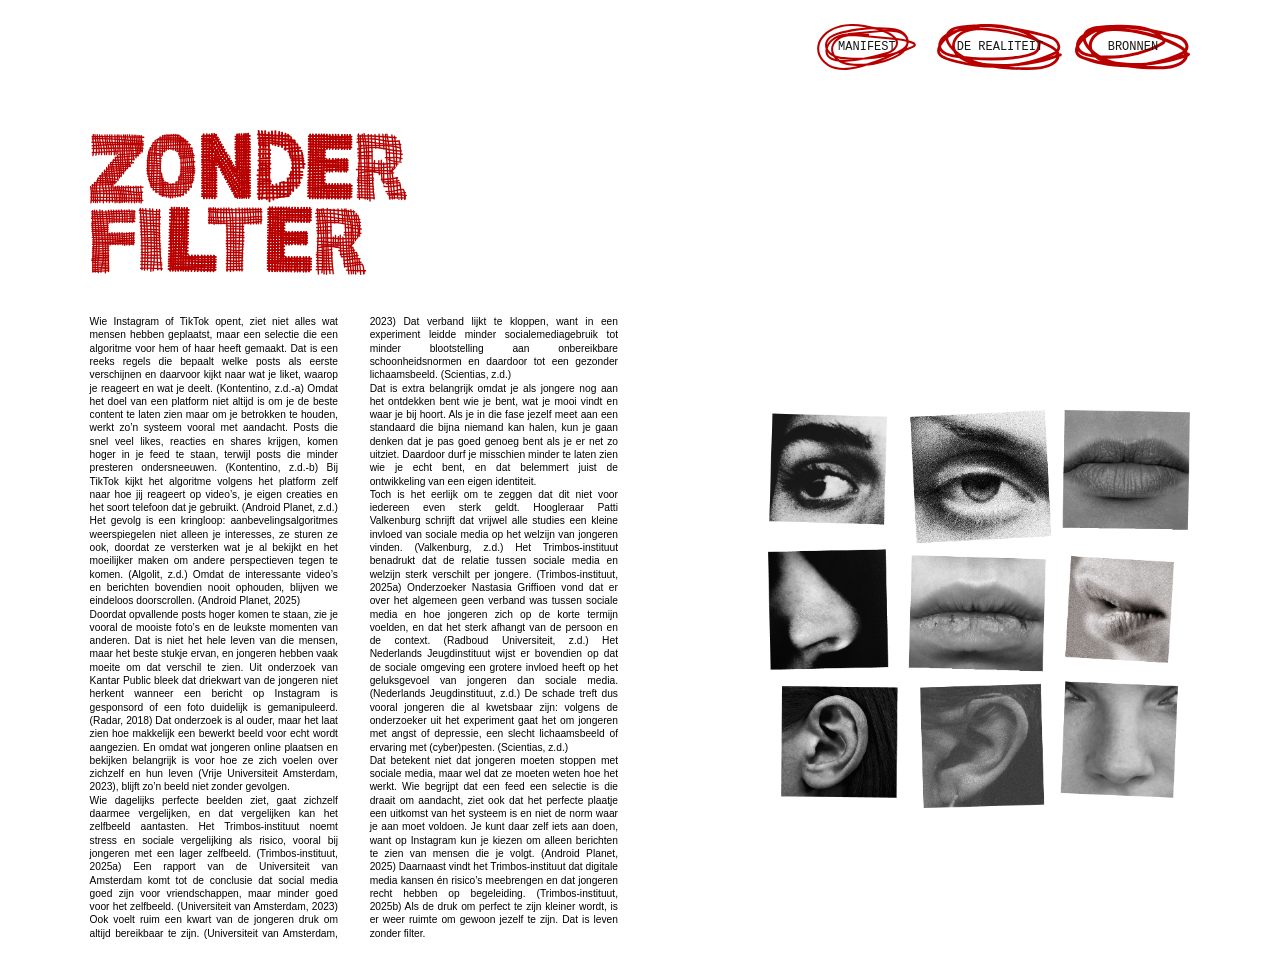
==== zonderfilter.html @ 4269dad4 "Add files via upload" ====
<meta charset="UTF-8">
    <meta name="viewport" content="width=device-width, initial-scale=1.0">
    <title>De realiteit – Zonder filter</title>
    <link rel="stylesheet" href="style.css">
</head>
<body class="home-page">
 
   
   <div class="menubalk">
    <nav class="knoppen">
        <a href="index.html#manifest" class="knop knop-manifest">MANIFEST</a>
        <a href="zonderfilter.html" class="knop knop-realiteit">DE REALITEIT</a>
        <a href="bronnen.html" class="knop knop-bronnen">BRONNEN</a>
    </nav>
</div>
 
    <main class="realiteit-layout">
 
        <!-- Links: titel + twee kolommen tekst -->
        <section class="realiteit-links">
            <img class="realiteit-titel" src="image/Zonderfilter.svg" alt="Zonder filter">
 
            <div class="realiteit-tekst">
                <p>Wie Instagram of TikTok opent, ziet niet alles wat mensen hebben geplaatst, maar een selectie die een algoritme voor hem of haar heeft gemaakt. Dat is een reeks regels die bepaalt welke posts als eerste verschijnen en daarvoor kijkt naar wat je liket, waarop je reageert en wat je deelt. (Kontentino, z.d.-a) Omdat het doel van een platform niet altijd is om je de beste content te laten zien maar om je betrokken te houden, werkt zo’n systeem vooral met aandacht. Posts die snel veel likes, reacties en shares krijgen, komen hoger in je feed te staan, terwijl posts die minder presteren ondersneeuwen. (Kontentino, z.d.-b) Bij TikTok kijkt het algoritme volgens het platform zelf naar hoe jij reageert op video’s, je eigen creaties en het soort telefoon dat je gebruikt. (Android Planet, z.d.) Het gevolg is een kringloop: aanbevelingsalgoritmes weerspiegelen niet alleen je interesses, ze sturen ze ook, doordat ze versterken wat je al bekijkt en het moeilijker maken om andere perspectieven tegen te komen. (Algolit, z.d.) Omdat de interessante video’s en berichten bovendien nooit ophouden, blijven we eindeloos doorscrollen. (Android Planet, 2025)</p>
 
                <p>Doordat opvallende posts hoger komen te staan, zie je vooral de mooiste foto’s en de leukste momenten van anderen. Dat is niet het hele leven van die mensen, maar het beste stukje ervan, en jongeren hebben vaak moeite om dat verschil te zien. Uit onderzoek van Kantar Public bleek dat driekwart van de jongeren niet herkent wanneer een bericht op Instagram is gesponsord of een foto duidelijk is gemanipuleerd. (Radar, 2018) Dat onderzoek is al ouder, maar het laat zien hoe makkelijk een bewerkt beeld voor echt wordt aangezien. En omdat wat jongeren online plaatsen en bekijken belangrijk is voor hoe ze zich voelen over zichzelf en hun leven (Vrije Universiteit Amsterdam, 2023), blijft zo’n beeld niet zonder gevolgen.</p>
 
                <p>Wie dagelijks perfecte beelden ziet, gaat zichzelf daarmee vergelijken, en dat vergelijken kan het zelfbeeld aantasten. Het Trimbos-instituut noemt stress en sociale vergelijking als risico, vooral bij jongeren met een lager zelfbeeld. (Trimbos-instituut, 2025a) Een rapport van de Universiteit van Amsterdam komt tot de conclusie dat social media goed zijn voor vriendschappen, maar minder goed voor het zelfbeeld. (Universiteit van Amsterdam, 2023) Ook voelt ruim een kwart van de jongeren druk om altijd bereikbaar te zijn. (Universiteit van Amsterdam, 2023) Dat verband lijkt te kloppen, want in een experiment leidde minder socialemediagebruik tot minder blootstelling aan onbereikbare schoonheidsnormen en daardoor tot een gezonder lichaamsbeeld. (Scientias, z.d.)</p>
 
                <p>Dat is extra belangrijk omdat je als jongere nog aan het ontdekken bent wie je bent, wat je mooi vindt en waar je bij hoort. Als je in die fase jezelf meet aan een standaard die bijna niemand kan halen, kun je gaan denken dat je pas goed genoeg bent als je er net zo uitziet. Daardoor durf je misschien minder te laten zien wie je echt bent, en dat belemmert juist de ontwikkeling van een eigen identiteit.</p>
 
                <p>Toch is het eerlijk om te zeggen dat dit niet voor iedereen even sterk geldt. Hoogleraar Patti Valkenburg schrijft dat vrijwel alle studies een kleine invloed van sociale media op het welzijn van jongeren vinden. (Valkenburg, z.d.) Het Trimbos-instituut benadrukt dat de relatie tussen sociale media en welzijn sterk verschilt per jongere. (Trimbos-instituut, 2025a) Onderzoeker Nastasia Griffioen vond dat er over het algemeen geen verband was tussen sociale media en hoe jongeren zich op de korte termijn voelden, en dat het sterk afhangt van de persoon en de context. (Radboud Universiteit, z.d.) Het Nederlands Jeugdinstituut wijst er bovendien op dat de sociale omgeving een grotere invloed heeft op het geluksgevoel van jongeren dan sociale media. (Nederlands Jeugdinstituut, z.d.) De schade treft dus vooral jongeren die al kwetsbaar zijn: volgens de onderzoeker uit het experiment gaat het om jongeren met angst of depressie, een slecht lichaamsbeeld of ervaring met (cyber)pesten. (Scientias, z.d.)</p>
 
                <p>Dat betekent niet dat jongeren moeten stoppen met sociale media, maar wel dat ze moeten weten hoe het werkt. Wie begrijpt dat een feed een selectie is die draait om aandacht, ziet ook dat het perfecte plaatje een uitkomst van het systeem is en niet de norm waar je aan moet voldoen. Je kunt daar zelf iets aan doen, want op Instagram kun je kiezen om alleen berichten te zien van mensen die je volgt. (Android Planet, 2025) Daarnaast vindt het Trimbos-instituut dat digitale media kansen én risico’s meebrengen en dat jongeren recht hebben op begeleiding. (Trimbos-instituut, 2025b) Als de druk om perfect te zijn kleiner wordt, is er weer ruimte om gewoon jezelf te zijn. Dat is leven zonder filter.</p>
 
            </div>
        </section>
 
        <!-- Rechts: de foto's (één afbeelding uit Illustrator) -->
        <img class="info-foto" src="image/info-foto.png" alt="Collage van ogen, lippen, neus en oren">
 
    </main>
 
</body>
</html>
---- style.css ----
.home-page {
    margin: 0;
    background: #f8f7f4;
}

.home-layout {
    position: relative;
    display: grid;

    grid-template-columns: 2fr 3fr;
    column-gap: 4%;
    align-items: center;
    align-content: center;
    justify-content: center;

    width: 100%;
    max-width: 1500px;
    min-height: 100vh;
    box-sizing: border-box;

    margin: 0 auto;
    padding: 70px 7% 40px;
    background: #fff;
}

.home-image {
    display: block;
    width: 100%;
    height: auto;
    object-fit: contain;
}

.home-image-left {
    grid-column: 1;
    grid-row: 1;
    width: 100%;
    justify-self: center; 
}

.home-image-right {
    grid-column: 2;
    grid-row: 1;
    width: 100%;
    justify-self: center;
}

.knoppen {
    position: absolute;
    top: 24px;                     
    right: 7%;                    
    z-index: 5;
    display: flex;
    align-items: center;
    gap: 8px;                     
}

.knop {
    display: flex;
    justify-content: center;
    align-items: center;
    height: 46px;                  
    background-repeat: no-repeat;
    background-size: 100% 100%;
    color: #171717;
    font-family: "Andale Mono", monospace;
    font-size: 12px;               
    text-decoration: none;
    letter-spacing: 0;
    transition: transform 0.3s ease;
}

.knop:hover {
    transform: rotate(-3deg) scale(1.05);
}

.knop-realiteit {
    width: 135px;                  
    background-image: url('image/button-realiteit.svg');   
}

.knop-bronnen {
    width: 115px;
    background-image: url('image/button-bronnen.svg');    
}

.knop-manifest {
    width: 115px;                  
    background-image: url('image/button-manifest.svg');   
    
}
.home-layout .menubalk {
    position: absolute;
    top: 0;
    left: 0;
    width: 100%;
}

.home-image-left:hover {
    filter: none;
}

.portret-wrap {
    grid-column: 1;
    grid-row: 1;
    position: relative;
    justify-self: center;
    width: 100%;
}

.portret-wrap .home-image {
    filter:blur(4px) grayscale(1) contrast(0.8) brightness(1.1);
    transition: filter 0.8s ease;
}

.portret-wrap:hover .home-image {
    filter: none;
}

.draad {
    position: absolute;
    top: 0;
    left: 0;
    width: 100%;
    height: 100%;
    pointer-events: none;

    filter: blur(4px);
    transition: filter 0.8s ease;

    clip-path: inset(0 100% 0 0);
    animation: onthullen 4s ease-in-out 0.5s forwards;
}

.portret-wrap:hover .draad {
    filter: none;
}

@keyframes onthullen {
    to { clip-path: inset(0 0 0 0); }
}

.manifest {
    position: relative;
    display: grid;
    isolation: isolate;
    grid-template-columns: minmax(0, 23.2fr) minmax(0, 48.3fr) minmax(0, 2.5fr) minmax(0, 11.9fr) minmax(0, 14.1fr);
    align-items: start;

    width: 100%;
    max-width: 1500px;
    aspect-ratio: 1385 / 845;     
    box-sizing: border-box;

    margin: -12vh auto 0;
    padding: 5.1% 0 6%;
    background: #fff;
    overflow: hidden;
}


.manifest-tekst {
    grid-column: 2;
    grid-row: 1;
    display: grid;
    grid-template-columns: minmax(0, 28.8fr) minmax(0, 18.5fr) minmax(0, 18.7fr) minmax(0, 28.7fr);
    column-gap: 1.6%;
    row-gap: 1%;
    align-items: start;
    position: relative;
    z-index: 3;                  
}

.blok p {
    margin: 0;
    font-family: "Source Sans 3", Arial, Helvetica, sans-serif;
    font-size: clamp(9px, 0.8vw, 14px);
    font-weight: 400;
    line-height: 1.3;
    color: #000;

    text-align: justify;          
    hyphens: auto;
}

.boven-links   { grid-column: 1 / 3; grid-row: 1; }
.boven-rechts  { grid-column: 3 / 5; grid-row: 1; }

.midden-links  { grid-column: 1;     grid-row: 2; }
.manifest-foto { grid-column: 2 / 4; grid-row: 2; width: 100%; height: auto; display: block; }
.midden-rechts { grid-column: 4;     grid-row: 2; }

.onder-links   { grid-column: 1 / 3; grid-row: 3; }
.onder-rechts  { grid-column: 3 / 5; grid-row: 3; }


.manifest-titel {
    grid-column: 4;
    grid-row: 1;
    width: 100%;
    height: auto;
    margin-top: 0.0vw;
    position: relative;
    z-index: 3;
}

.manifest-draad {
    position: absolute;
    left: 0;
    top: 22cqw;
    width: 58cqw;
    height: auto;
    pointer-events: none;
    z-index: 0;
    
}


@media (max-width: 800px) {
    .manifest { grid-template-columns: 1fr; aspect-ratio: auto; padding: 60px 6%; }
    .manifest-tekst { grid-column: 1; display: block; }
    .blok { margin-bottom: 16px; }
    .blok p { font-size: 15px; margin-bottom: 8px; text-align: left; }
    .manifest-foto { width: 70%; margin: 16px auto; }
    .manifest-titel { grid-column: 1; grid-row: auto; width: 50%; margin: 24px 0 0; }
}

.menubalk {
    position: relative;
    width: 100%;
    max-width: 1500px;
    margin: 0 auto;
    height: 0;
}
 

.realiteit-layout {
    display: grid;
    grid-template-columns: 1fr 1fr;
    column-gap: 4%;
    align-items: start;
 
    width: 100%;
    max-width: 1500px;
    min-height: 100vh;
    box-sizing: border-box;
 
    margin: 0 auto;
    padding: 130px 7% 40px;        
    background: #fff;
}
 
.realiteit-titel {
    display: block;
    width: 60%;                    
    height: auto;
    margin: 0 0 40px;
}
 
.realiteit-tekst {
    column-count: 2;
    column-gap: 6%;
}
 
.realiteit-tekst p {
    margin: 0;
    font-family: "Source Sans 3", Arial, Helvetica, sans-serif;
    font-size: clamp(9px, 0.8vw, 14px);
    line-height: 1.3;
    color: #000;
    text-align: justify;
    hyphens: auto;
}
 

.info-foto {
    display: block;
    width: 80%;                    
    height: auto;
    margin-top: 280px;             
    margin-left: auto;             
}
 

@media (max-width: 800px) {
    .realiteit-layout { grid-template-columns: 1fr; }
    .realiteit-titel { width: 70%; }
    .realiteit-tekst { column-count: 1; }
    .realiteit-tekst p { font-size: 15px; margin-bottom: 8px; text-align: left; }
    .info-foto { margin-top: 30px; }
}
 

.bronnen {
    position: relative;
    width: 100%;
    max-width: 1500px;
    aspect-ratio: 420 / 960;       
    margin: 0 auto;
    background: #fff;
    overflow: hidden;
}


.bronnen-draad {
    position: absolute;
    top: 8.6%;                     
    left: 10%;                    
    width: 70%;                    
    height: auto;
    pointer-events: none;
    z-index: 0;
}


.bronnen-blok {
    position: absolute;
    z-index: 2;
    font-family: "Source Sans 3", Arial, Helvetica, sans-serif;
    font-weight: 700;
    font-size: clamp(9px, 0.95vw, 14px);   
    line-height: 1.25;
    color: #000;
}

.bronnen-blok h2 {
    margin: 0 0 0.5em;             
    font-family: "Bebas Neue", Impact, "Arial Narrow", sans-serif;
    font-weight: 400;
    font-size: clamp(26px, 3.6vw, 54px);
    line-height: 1;
    color: #b01e14;
}

.bronnen-blok p {
    margin: 0 0 0.6em;
}

.bronnen-blok a {
    color: #b01e14;                
    text-decoration: none;         
    word-break: break-all;
    font-weight: 400;              
}

.bronnen-blok a:hover {
    text-decoration: underline;    
}


.bronnen-afbeeldingen {
    left: 38%;
    top: 9%;                       
    width: 38%;
}

.bronnen-informatie {
    left: 62%;
    top: 30.6%;
    width: 32%;
}

.bronnen-afbeeldingen h2 {
    position: relative;
    top: 0.45em;                   
}


@media (max-width: 800px) {
    .bronnen { aspect-ratio: auto; padding: 110px 6% 40px; }
    .bronnen-draad { display: none; }
    .bronnen-blok { position: static; width: auto; font-size: 14px; margin-bottom: 40px; }
    .bronnen-blok h2 { font-size: 40px; }
}

.bronnen .bronnen-blok h2 {
    position: static;              
    top: auto;
    margin: 0 0 0.5em;             
}

@keyframes draad-tekenen {
    from { clip-path: inset(0 0 65% 0); }   
    to   { clip-path: inset(0 0 0 0); }     
}

@supports (animation-timeline: scroll()) {
    .bronnen-draad {
        clip-path: inset(0 0 65% 0);
        animation: draad-tekenen linear both;
        animation-timeline: scroll(root);   
    }
}
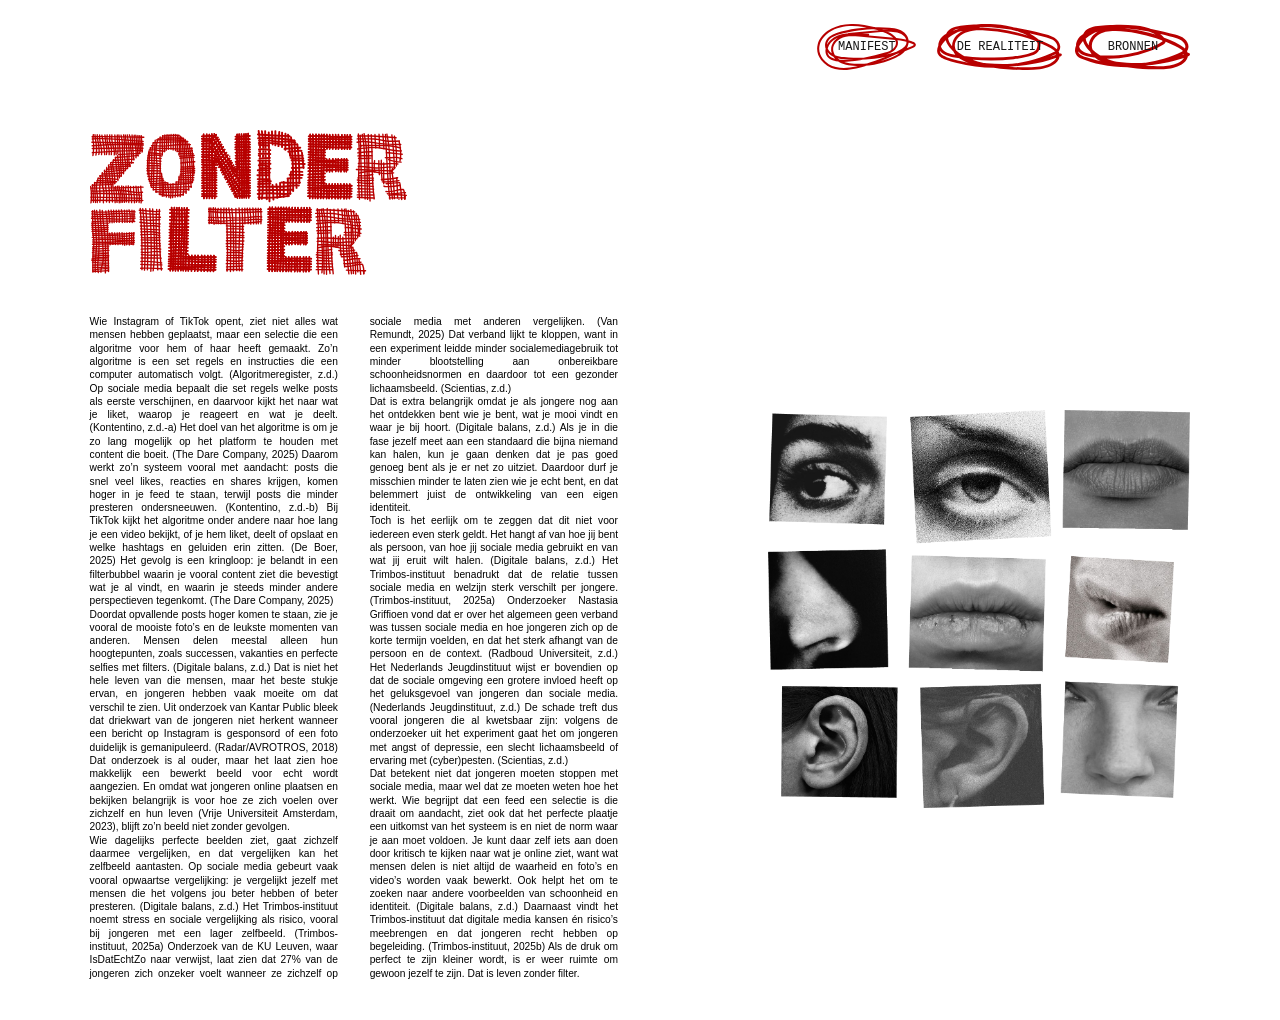
==== commit 297585a2: "Add files via upload" ====
--- a/zonderfilter.html
+++ b/zonderfilter.html
@@ -22,19 +22,17 @@
             <img class="realiteit-titel" src="image/Zonderfilter.svg" alt="Zonder filter">
  
             <div class="realiteit-tekst">
-                <p>Wie Instagram of TikTok opent, ziet niet alles wat mensen hebben geplaatst, maar een selectie die een algoritme voor hem of haar heeft gemaakt. Dat is een reeks regels die bepaalt welke posts als eerste verschijnen en daarvoor kijkt naar wat je liket, waarop je reageert en wat je deelt. (Kontentino, z.d.-a) Omdat het doel van een platform niet altijd is om je de beste content te laten zien maar om je betrokken te houden, werkt zo’n systeem vooral met aandacht. Posts die snel veel likes, reacties en shares krijgen, komen hoger in je feed te staan, terwijl posts die minder presteren ondersneeuwen. (Kontentino, z.d.-b) Bij TikTok kijkt het algoritme volgens het platform zelf naar hoe jij reageert op video’s, je eigen creaties en het soort telefoon dat je gebruikt. (Android Planet, z.d.) Het gevolg is een kringloop: aanbevelingsalgoritmes weerspiegelen niet alleen je interesses, ze sturen ze ook, doordat ze versterken wat je al bekijkt en het moeilijker maken om andere perspectieven tegen te komen. (Algolit, z.d.) Omdat de interessante video’s en berichten bovendien nooit ophouden, blijven we eindeloos doorscrollen. (Android Planet, 2025)</p>
+                <p>Wie Instagram of TikTok opent, ziet niet alles wat mensen hebben geplaatst, maar een selectie die een algoritme voor hem of haar heeft gemaakt. Zo’n algoritme is een set regels en instructies die een computer automatisch volgt. (Algoritmeregister, z.d.) Op sociale media bepaalt die set regels welke posts als eerste verschijnen, en daarvoor kijkt het naar wat je liket, waarop je reageert en wat je deelt. (Kontentino, z.d.-a) Het doel van het algoritme is om je zo lang mogelijk op het platform te houden met content die boeit. (The Dare Company, 2025) Daarom werkt zo’n systeem vooral met aandacht: posts die snel veel likes, reacties en shares krijgen, komen hoger in je feed te staan, terwijl posts die minder presteren ondersneeuwen. (Kontentino, z.d.-b) Bij TikTok kijkt het algoritme onder andere naar hoe lang je een video bekijkt, of je hem liket, deelt of opslaat en welke hashtags en geluiden erin zitten. (De Boer, 2025) Het gevolg is een kringloop: je belandt in een filterbubbel waarin je vooral content ziet die bevestigt wat je al vindt, en waarin je steeds minder andere perspectieven tegenkomt. (The Dare Company, 2025)</p>
  
-                <p>Doordat opvallende posts hoger komen te staan, zie je vooral de mooiste foto’s en de leukste momenten van anderen. Dat is niet het hele leven van die mensen, maar het beste stukje ervan, en jongeren hebben vaak moeite om dat verschil te zien. Uit onderzoek van Kantar Public bleek dat driekwart van de jongeren niet herkent wanneer een bericht op Instagram is gesponsord of een foto duidelijk is gemanipuleerd. (Radar, 2018) Dat onderzoek is al ouder, maar het laat zien hoe makkelijk een bewerkt beeld voor echt wordt aangezien. En omdat wat jongeren online plaatsen en bekijken belangrijk is voor hoe ze zich voelen over zichzelf en hun leven (Vrije Universiteit Amsterdam, 2023), blijft zo’n beeld niet zonder gevolgen.</p>
+                <p>Doordat opvallende posts hoger komen te staan, zie je vooral de mooiste foto’s en de leukste momenten van anderen. Mensen delen meestal alleen hun hoogtepunten, zoals successen, vakanties en perfecte selfies met filters. (Digitale balans, z.d.) Dat is niet het hele leven van die mensen, maar het beste stukje ervan, en jongeren hebben vaak moeite om dat verschil te zien. Uit onderzoek van Kantar Public bleek dat driekwart van de jongeren niet herkent wanneer een bericht op Instagram is gesponsord of een foto duidelijk is gemanipuleerd. (Radar/AVROTROS, 2018) Dat onderzoek is al ouder, maar het laat zien hoe makkelijk een bewerkt beeld voor echt wordt aangezien. En omdat wat jongeren online plaatsen en bekijken belangrijk is voor hoe ze zich voelen over zichzelf en hun leven (Vrije Universiteit Amsterdam, 2023), blijft zo’n beeld niet zonder gevolgen.</p>
  
-                <p>Wie dagelijks perfecte beelden ziet, gaat zichzelf daarmee vergelijken, en dat vergelijken kan het zelfbeeld aantasten. Het Trimbos-instituut noemt stress en sociale vergelijking als risico, vooral bij jongeren met een lager zelfbeeld. (Trimbos-instituut, 2025a) Een rapport van de Universiteit van Amsterdam komt tot de conclusie dat social media goed zijn voor vriendschappen, maar minder goed voor het zelfbeeld. (Universiteit van Amsterdam, 2023) Ook voelt ruim een kwart van de jongeren druk om altijd bereikbaar te zijn. (Universiteit van Amsterdam, 2023) Dat verband lijkt te kloppen, want in een experiment leidde minder socialemediagebruik tot minder blootstelling aan onbereikbare schoonheidsnormen en daardoor tot een gezonder lichaamsbeeld. (Scientias, z.d.)</p>
+                <p>Wie dagelijks perfecte beelden ziet, gaat zichzelf daarmee vergelijken, en dat vergelijken kan het zelfbeeld aantasten. Op sociale media gebeurt vaak vooral opwaartse vergelijking: je vergelijkt jezelf met mensen die het volgens jou beter hebben of beter presteren. (Digitale balans, z.d.) Het Trimbos-instituut noemt stress en sociale vergelijking als risico, vooral bij jongeren met een lager zelfbeeld. (Trimbos-instituut, 2025a) Onderzoek van de KU Leuven, waar IsDatEchtZo naar verwijst, laat zien dat 27% van de jongeren zich onzeker voelt wanneer ze zichzelf op sociale media met anderen vergelijken. (Van Remundt, 2025) Dat verband lijkt te kloppen, want in een experiment leidde minder socialemediagebruik tot minder blootstelling aan onbereikbare schoonheidsnormen en daardoor tot een gezonder lichaamsbeeld. (Scientias, z.d.)</p>
  
-                <p>Dat is extra belangrijk omdat je als jongere nog aan het ontdekken bent wie je bent, wat je mooi vindt en waar je bij hoort. Als je in die fase jezelf meet aan een standaard die bijna niemand kan halen, kun je gaan denken dat je pas goed genoeg bent als je er net zo uitziet. Daardoor durf je misschien minder te laten zien wie je echt bent, en dat belemmert juist de ontwikkeling van een eigen identiteit.</p>
+                <p>Dat is extra belangrijk omdat je als jongere nog aan het ontdekken bent wie je bent, wat je mooi vindt en waar je bij hoort. (Digitale balans, z.d.) Als je in die fase jezelf meet aan een standaard die bijna niemand kan halen, kun je gaan denken dat je pas goed genoeg bent als je er net zo uitziet. Daardoor durf je misschien minder te laten zien wie je echt bent, en dat belemmert juist de ontwikkeling van een eigen identiteit.</p>
  
-                <p>Toch is het eerlijk om te zeggen dat dit niet voor iedereen even sterk geldt. Hoogleraar Patti Valkenburg schrijft dat vrijwel alle studies een kleine invloed van sociale media op het welzijn van jongeren vinden. (Valkenburg, z.d.) Het Trimbos-instituut benadrukt dat de relatie tussen sociale media en welzijn sterk verschilt per jongere. (Trimbos-instituut, 2025a) Onderzoeker Nastasia Griffioen vond dat er over het algemeen geen verband was tussen sociale media en hoe jongeren zich op de korte termijn voelden, en dat het sterk afhangt van de persoon en de context. (Radboud Universiteit, z.d.) Het Nederlands Jeugdinstituut wijst er bovendien op dat de sociale omgeving een grotere invloed heeft op het geluksgevoel van jongeren dan sociale media. (Nederlands Jeugdinstituut, z.d.) De schade treft dus vooral jongeren die al kwetsbaar zijn: volgens de onderzoeker uit het experiment gaat het om jongeren met angst of depressie, een slecht lichaamsbeeld of ervaring met (cyber)pesten. (Scientias, z.d.)</p>
+                <p>Toch is het eerlijk om te zeggen dat dit niet voor iedereen even sterk geldt. Het hangt af van hoe jij bent als persoon, van hoe jij sociale media gebruikt en van wat jij eruit wilt halen. (Digitale balans, z.d.) Het Trimbos-instituut benadrukt dat de relatie tussen sociale media en welzijn sterk verschilt per jongere. (Trimbos-instituut, 2025a) Onderzoeker Nastasia Griffioen vond dat er over het algemeen geen verband was tussen sociale media en hoe jongeren zich op de korte termijn voelden, en dat het sterk afhangt van de persoon en de context. (Radboud Universiteit, z.d.) Het Nederlands Jeugdinstituut wijst er bovendien op dat de sociale omgeving een grotere invloed heeft op het geluksgevoel van jongeren dan sociale media. (Nederlands Jeugdinstituut, z.d.) De schade treft dus vooral jongeren die al kwetsbaar zijn: volgens de onderzoeker uit het experiment gaat het om jongeren met angst of depressie, een slecht lichaamsbeeld of ervaring met (cyber)pesten. (Scientias, z.d.)</p>
  
-                <p>Dat betekent niet dat jongeren moeten stoppen met sociale media, maar wel dat ze moeten weten hoe het werkt. Wie begrijpt dat een feed een selectie is die draait om aandacht, ziet ook dat het perfecte plaatje een uitkomst van het systeem is en niet de norm waar je aan moet voldoen. Je kunt daar zelf iets aan doen, want op Instagram kun je kiezen om alleen berichten te zien van mensen die je volgt. (Android Planet, 2025) Daarnaast vindt het Trimbos-instituut dat digitale media kansen én risico’s meebrengen en dat jongeren recht hebben op begeleiding. (Trimbos-instituut, 2025b) Als de druk om perfect te zijn kleiner wordt, is er weer ruimte om gewoon jezelf te zijn. Dat is leven zonder filter.</p>
- 
-            </div>
+                <p>Dat betekent niet dat jongeren moeten stoppen met sociale media, maar wel dat ze moeten weten hoe het werkt. Wie begrijpt dat een feed een selectie is die draait om aandacht, ziet ook dat het perfecte plaatje een uitkomst van het systeem is en niet de norm waar je aan moet voldoen. Je kunt daar zelf iets aan doen door kritisch te kijken naar wat je online ziet, want wat mensen delen is niet altijd de waarheid en foto’s en video’s worden vaak bewerkt. Ook helpt het om te zoeken naar andere voorbeelden van schoonheid en identiteit. (Digitale balans, z.d.) Daarnaast vindt het Trimbos-instituut dat digitale media kansen én risico’s meebrengen en dat jongeren recht hebben op begeleiding. (Trimbos-instituut, 2025b) Als de druk om perfect te zijn kleiner wordt, is er weer ruimte om gewoon jezelf te zijn. Dat is leven zonder filter.</p>
         </section>
  
         <!-- Rechts: de foto's (één afbeelding uit Illustrator) -->
--- a/style.css
+++ b/style.css
@@ -309,6 +309,7 @@
     height: auto;
     pointer-events: none;
     z-index: 0;
+    transition: clip-path 0.2s linear;
 }
 
 
